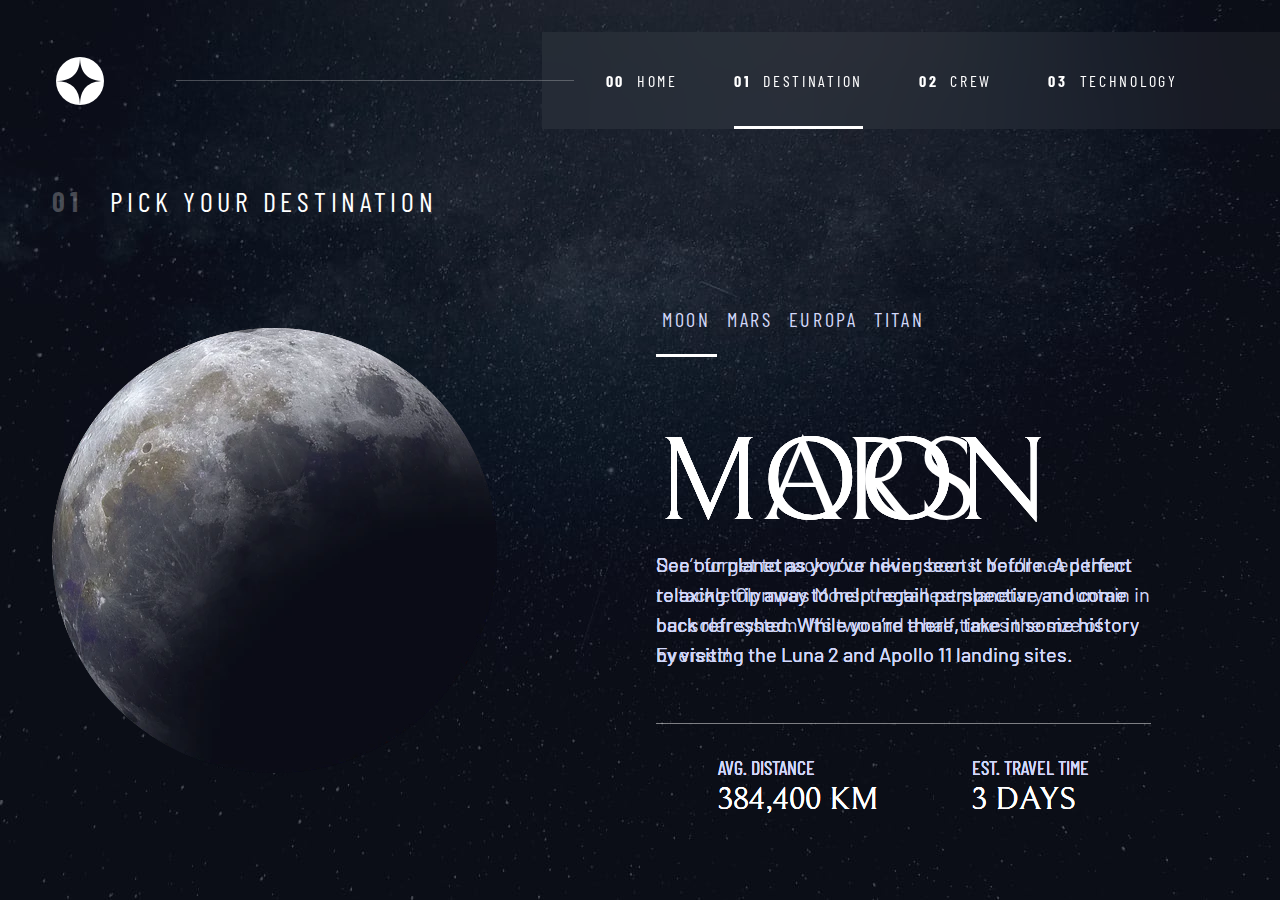
==== destination.html @ a0cc4476 "udp" ====
<!DOCTYPE html>
<html lang="en">

<head>
  <meta charset="UTF-8">
  <meta http-equiv="X-UA-Compatible" content="IE=edge">
  <meta name="viewport" content="width=device-width, initial-scale=1.0">
  <link rel="shortcut icon" href="./assets/favicon-32x32.png" type="image/png">
  
  <link rel="preconnect" href="https://fonts.googleapis.com">
  <link rel="preconnect" href="https://fonts.gstatic.com" crossorigin>
  <link href="https://fonts.googleapis.com/css2?family=Barlow&family=Barlow+Condensed&family=Bellefair&display=swap"
    rel="stylesheet">

  <link rel="stylesheet" href="style.css">
  <title>Space tourism - Destination</title>
</head>

<body class="destination">

  <a href="#main" class="skip-to-content">Skip to content</a>
  
  <header class="primary-header flex">
    <div class="logo">
      <img src="./assets/shared/logo.svg" alt="">
    </div>

    <nav>
      <button id="primary-navigation-toggle" class="primary-navigation-toggle" aria-expanded="false">
        <span></span>
      </button>

      <ul id="primary-navigation" class="primary-navigation underline-indicators flex" data-visible="false">
        <li>
          <a href="index.html" class="fs-300 ff-sans-cond text-white uppercase letter-spacing-2"><span aria-hidden="true">00</span>Home</a>
        </li>
        <li class="active">
          <a href="destination.html" class="fs-300 ff-sans-cond text-white uppercase letter-spacing-2"><span aria-hidden="true">01</span>Destination</a>
        </li>
        <li>
          <a href="crew.html" class="fs-300 ff-sans-cond text-white uppercase letter-spacing-2"><span aria-hidden="true">02</span>Crew</a>
        </li>
        <li>
          <a href="technology.html" class="fs-300 ff-sans-cond text-white uppercase letter-spacing-2"><span aria-hidden="true">03</span>Technology</a>
        </li>
      </ul>
    </nav>
  </header>

  <main id="main" class="grid-container grid-container--destination flow">
    

    <h1 class="destination__header numbered-title"><span aria-hidden="true">01</span>Pick your destination</h1>
    
    <div class="destination__tab underline-indicators">
      <button aria-selected="true" class="ff-sans-cond text-accent uppercase letter-spacing-2">Moon</button>
      <button aria-selected="false" class="ff-sans-cond text-accent uppercase letter-spacing-2">Mars</button>
      <button aria-selected="false" class="ff-sans-cond text-accent uppercase letter-spacing-2">Europa</button>
      <button aria-selected="false" class="ff-sans-cond text-accent uppercase letter-spacing-2">Titan</button>
    </div>
    
    <picture style="display: none;" class="destination__image">
      <source srcset="./assets/destination/image-moon.webp" type="image/webp">
      <img src="./assets/destination/image-moon.png" alt="the moon">
    </picture>

    <article class="destination__content">
      <header>
        <h2 class="fs-900 ff-serif uppercase">Moon</h2>
      </header>

      <p class="fs-400 ff-sans-normal text-accent">See our planet as you’ve never seen it before. A perfect relaxing trip away to help regain perspective and come back refreshed. While you’re there, take in some history by visiting the Luna 2 and Apollo 11 landing sites.</p>
     
      <div class="destination__meta flex uppercase">
        <div>
          <h3 class="fs-400 ff-sans-cond text-accent">Avg. distance</h3>
          <P class="fs-600 ff-serif">384,400 km</P>
        </div>

        <div>
          <h3 class="fs-400 ff-sans-cond text-accent">Est. travel time</h3>
          <P class="fs-600 ff-serif">3 days</P>
        </div>
      </div>
    </article>

    <picture class="destination__image">
      <source srcset="./assets/destination/image-mars.webp" type="image/webp">
      <img src="./assets/destination/image-mars.png" alt="the moon">
    </picture>

    <article class="destination__content">
      <header>
        <h2 class="fs-900 ff-serif uppercase">Mars</h2>
      </header>

      <p class="fs-400 ff-sans-normal text-accent">Don’t forget to pack your hiking boots. You’ll need them to tackle Olympus Mons, the tallest planetary mountain in our solar system. It’s two and a half times the size of Everest!</p>
     
      <div class="destination__meta flex uppercase">
        <div>
          <h3 class="fs-400 ff-sans-cond text-accent">Avg. distance</h3>
          <P class="fs-600 ff-serif">384,400 km</P>
        </div>

        <div>
          <h3 class="fs-400 ff-sans-cond text-accent">Est. travel time</h3>
          <P class="fs-600 ff-serif">3 days</P>
        </div>
      </div>
    </article>

    <picture class="destination__image">
      <source srcset="./assets/destination/image-moon.webp" type="image/webp">
      <img src="./assets/destination/image-moon.png" alt="the moon">
    </picture>

    <article class="destination__content">
      <header>
        <h2 class="fs-900 ff-serif uppercase">Moon</h2>
      </header>

      <p class="fs-400 ff-sans-normal text-accent">See our planet as you’ve never seen it before. A perfect relaxing trip away to help regain perspective and come back refreshed. While you’re there, take in some history by visiting the Luna 2 and Apollo 11 landing sites.</p>
     
      <div class="destination__meta flex uppercase">
        <div>
          <h3 class="fs-400 ff-sans-cond text-accent">Avg. distance</h3>
          <P class="fs-600 ff-serif">384,400 km</P>
        </div>

        <div>
          <h3 class="fs-400 ff-sans-cond text-accent">Est. travel time</h3>
          <P class="fs-600 ff-serif">3 days</P>
        </div>
      </div>
    </article>

    <picture class="destination__image">
      <source srcset="./assets/destination/image-moon.webp" type="image/webp">
      <img src="./assets/destination/image-moon.png" alt="the moon">
    </picture>

    <article class="destination__content">
      <header>
        <h2 class="fs-900 ff-serif uppercase">Moon</h2>
      </header>

      <p class="fs-400 ff-sans-normal text-accent">See our planet as you’ve never seen it before. A perfect relaxing trip away to help regain perspective and come back refreshed. While you’re there, take in some history by visiting the Luna 2 and Apollo 11 landing sites.</p>
     
      <div class="destination__meta flex uppercase">
        <div>
          <h3 class="fs-400 ff-sans-cond text-accent">Avg. distance</h3>
          <P class="fs-600 ff-serif">384,400 km</P>
        </div>

        <div>
          <h3 class="fs-400 ff-sans-cond text-accent">Est. travel time</h3>
          <P class="fs-600 ff-serif">3 days</P>
        </div>
      </div>
    </article>

  </main>
  
  <script src="index.js"></script>
</body>

</html>
---- style.css ----
/*-----------------------------------------*/
/*                                         */
/*              RESET STYLE                */
/*                                         */
/*-----------------------------------------*/

/* Box sizing rules */
*,
*::before,
*::after {
  box-sizing: border-box;
}

/* Remove default margin */
body,
h1,
h2,
h3,
h4,
p,
figure,
blockquote,
dl,
dd {
  margin: 0;
}

h1,
h2,
h3,
h4,
p {
  font-weight: 400;
}

/* Set core body defaults */
body {
  min-height: 100vh;
  display: grid;
  grid-template-rows: min-content 1fr;
  text-rendering: optimizeSpeed;
  font-family: var(--ff-sans-normal);
  font-size: var(--fs-400);
  line-height: 1.5;
  color: hsl(var(--clr-white));
  background-color: hsl(var(--clr-dark));
  overflow-x: hidden;
}


/* Make images easier to work with */
img,
picture {
  max-width: 100%;
  display: block;
}

/* Inherit fonts for inputs and buttons */
input,
button,
textarea,
select {
  font: inherit;
}

/* Remove all animations, transitions for people that prefer not to see them */
@media (prefers-reduced-motion: reduce) {  
  *,
  *::before,
  *::after {
    animation-duration: 0.01ms !important;
    animation-iteration-count: 1 !important;
    transition-duration: 0.01ms !important;
    scroll-behavior: auto !important;
  }
}

/*-----------------------------------------*/
/*                                         */
/*               CUSTOM PROP               */
/*                                         */
/*-----------------------------------------*/

:root {
  --clr-dark: 230 35% 7%;
  --clr-light: 231 77% 90%;
  --clr-white: 0 0% 100%;

  --fs-900: clamp(5rem, 8vw + 1rem,9.375rem);
  --fs-800: 3.5rem;
  --fs-700: 1.5rem;
  --fs-600: 1rem;
  --fs-500: 1.75rem;
  --fs-400: 0.9375rem;
  --fs-300: 1rem;
  --fs-200: 0.875rem;

  --ff-serif: 'Bellefair', serif;
  --ff-sans-cond: 'Barlow Condensed', sans-serif;
  --ff-sans-normal: 'Barlow', sans-serif;
}

/*-----------------------------------------*/
/*                                         */
/*                    UTIL                 */
/*                                         */
/*-----------------------------------------*/

.block {
  display: block;
}

.flex {
  display: flex;
  gap: var(--gap, 1rem);
}

.flow > * + * {
  margin-block-start: var(--flow-space, 1rem);
}
.sr-only {
  position: absolute;
  width: 1px;
  height: 1px;
  margin: -1px;
  border: 0;
  padding: 0;
  white-space: nowrap;
  clip-path: inset(100%);
  clip: rect(0 0 0 0);
  overflow: hidden;
}

.skip-to-content {
  position: absolute;
  left: 50%;
  z-index: 9999;
  padding: 0.5em 1em;
  color: hsl(var(--clr-dark));
  background-color: hsl(var(--clr-white));
  transform: translateY(-100%) translateX(-50%);  
  transition: transform 0.25s ease-in;
}

.skip-to-content:focus {
  transform: translateY(0) translateX(-50%);
}

.bg-transparent {
  background-color: transparent;
}

.bg-dark {
  background-color: hsl(var(--clr-dark));
}

.bg-accent {
  background-color: hsl(var(--clr-light));
  
}

.bg-white {
  background-color: hsl(var(--clr-white));
}

.text-dark {
  color: hsl(var(--clr-dark));
}

.text-accent {
  color: hsl(var(--clr-light));
}

.text-white {
  color: hsl(var(--clr-white));
}

.ff-serif { 
  font-family: var(--ff-serif); 
} 
.ff-sans-cond { 
  font-family: var(--ff-sans-cond); 
} 

.ff-sans-normal { 
  font-family: var(--ff-sans-normal); 
}

.fs-900 {
  font-size: var(--fs-900);
}

.fs-800 {
  font-size: var(--fs-800);
}

.fs-700 {
  font-size: var(--fs-700);
}

.fs-600 {
  font-size: var(--fs-600);
}

.fs-500 {
  font-size: var(--fs-500);
}

.fs-400 {
  font-size: var(--fs-400);
}

.fs-300 {
  font-size: var(--fs-300);
}

.fs-200 {
  font-size: var(--fs-200);
}

.fs-900,
.fs-800,
.fs-700,
.fs-600 {
  line-height: 1.1;
}

.letter-spacing-1 {
  letter-spacing: 4.75px;
}

.letter-spacing-2 {
  letter-spacing: 2.7px;
}

.letter-spacing-3 {
  letter-spacing: 2.35px;
}

.uppercase {
  text-transform: uppercase;
}

/*-----------------------------------------*/
/*                                         */
/*                GRID                     */
/*                                         */
/*-----------------------------------------*/

.grid-container {
  --flow-space: 1.5rem;
  display: grid;
  grid-template-columns: 1em 1fr 1em;
  place-items: center;
  padding-block-end: 4rem;
  text-align: center;
}

.grid-container p {
  max-width: 45ch;
}

.grid-container--home {
  grid-template-areas: 
    '. content .'
    '. button .';
}

.grid-container--destination {
  grid-template-areas: 
    '. header .'
    '. image .'
    '. tab .'
    '. content .';
}

.grid-container--crew {
  grid-template-areas: 
    '. header .'
    '. image .'
    '. dot .'
    '. content .';
}

.grid-container--technology {
  grid-template-areas: 
    '. header .'
    'image image image'
    '. number .'
    '. content .';
}

/*-----------------------------------------*/
/*                                         */
/*                COMPONENTS               */
/*                                         */
/*-----------------------------------------*/

.numbered-title {
  grid-area: title;
  font-family: var(--ff-sans-cond);
  font-size: var(--fs-500);
  letter-spacing: 4.72px;
  text-transform: uppercase;
}

.numbered-title span {
  margin-inline-end: 1.75rem;
  font-weight: 700;
  color: hsl(var(--clr-white)/0.25);
}

.underline-indicators > * {
  padding-block: var(--underline-gap, 1em);
  background: transparent;
  border: 0; 
  border-bottom: .2rem solid hsl(var(--clr-white)/0);
}

.underline-indicators > *:hover,
.underline-indicators > *:focus {
  border-color: hsl(var(--clr-white)/0.25);
}

.underline-indicators > .active,
.underline-indicators > [aria-selected="true"] {
  border-color: hsl(var(--clr-white)/1);
}

.dot-indicators {
  --gap: 1.5rem;
}

.dot-indicators > * {
  padding: 0.5em;
  aspect-ratio: 1;
  background-color: hsl(var(--clr-white)/0.25);
  border: 0;
  border-radius: 50%;
  cursor: pointer;
}

.dot-indicators > *:hover,
.dot-indicators > *:focus {
  background-color: hsl(var(--clr-white)/0.5);
}

.dot-indicators > [aria-selected="true"] {
  background-color: hsl(var(--clr-white)/1);
}

.number-indicators {
  --gap: 2rem;
}

.number-indicators > * {
  padding: 0;
  width: 5rem;
  aspect-ratio: 1;
  font-size: 1.5rem;
  color: hsl(var(--clr-white));
  background-color: transparent;
  border: 1px solid hsl(var(--clr-white)/0.5);
  border-radius: 50%;
  cursor: pointer;
}

.number-indicators > *:hover,
.number-indicators > *:focus {
  border-color: hsl(var(--clr-white)/1);
}

.number-indicators > [aria-selected="true"] {
  color: hsl(var(--clr-dark));
  background-color: hsl(var(--clr-white)/1);
}

.logo {
  margin: 1.5rem clamp(1.5rem, 5vw, 3.5rem);
  width: 3rem;
  aspect-ratio: 1;
}

.primary-navigation {
  --gap: clamp(1.5rem, 5vw, 3.5rem);
  --underline-gap: 2rem;
  padding: 0;
  margin: 0;
  list-style: none;
  background: hsl( var(--clr-white) / 0.05);
  backdrop-filter: blur(1.5rem);
}

.primary-navigation a  {
  text-decoration: none;
}

.primary-navigation a > span {
  margin-inline-end: 0.75rem;
  font-weight: 700;
}

.primary-navigation-toggle {
  display: none;
}

.large-button {
  position: relative;
  display: inline-grid;
  place-items: center;
  padding-inline: 2em;
  aspect-ratio: 1;
  font-size: 2rem;
  text-decoration: none;
  border-radius: 50%;
}

.large-button::after {
  content: "";
  position: absolute;
  z-index: -1;
  width: 100%;
  height: 100%;
  background-color: hsl(var(--clr-white)/0.15);
  border-radius: 50%;
  opacity: 0;
  transition: opacity 0.5s linear, transform 0.5s ease-in-out;
}

.large-button:hover::after,
.large-button:focus::after {
  opacity: 1;
  transform: scale(1.5);
}

.primary-header {
  justify-content: space-between;
  align-items: center;
}

/*-----------------------------------------*/
/*                                         */
/*              PAGE LAYOUT                */
/*                                         */
/*-----------------------------------------*/

body {
  background-repeat: no-repeat;
  background-size: cover;
}

.home {
  background-image: url('./assets/home/background-home-mobile.jpg');
  background-position: center bottom;
}

.home__content {
  grid-area: content;
}

.home__button {
  grid-area: button;
}

.destination {
  background-image: url(./assets/destination/background-destination-mobile.jpg);
  background-position: center center;
}

.destination__tab {
  grid-area: tab;
}

.destination__header {
  grid-area: header;
}

.destination__image {
  grid-area: image;
}

.destination__content {
  grid-area: content;
}

.destination__meta {
  padding-block-start: 1.75rem;
  margin-block-start: 3.375rem;
  flex-direction: column;
  border-top: 1px solid hsl(var(--clr-white)/0.15);
}


.crew {
  background-image: url('./assets/crew/background-crew-mobile.jpg');
  background-position: center top;
}

.crew__dot {
  grid-area: dot;
}

.crew__header {
  grid-area: header;
}

.crew__image {
  grid-area: image;
  border-bottom: 1px solid hsl(var(--clr-white)/0.1);
}

.crew__content {
  grid-area: content;
}

.crew__content {
  --flow-space: 0.75rem;
  align-self: end;
}

.crew__content-title h2 {
  color: hsl(var(--clr-white)/0.5);
}

.technology {
  background-image: url('./assets/technology/background-technology-mobile.jpg');
  background-position: center top;
}

.technology__number {
  grid-area: number;
}

.technology__header {
  grid-area: header;
}

.technology__image {
  grid-area: image;
}

.technology__content {
  grid-area: content;
}

.technology__content-title {
  --flow-space: 0.75rem;
}

/*-----------------------------------------*/
/*                                         */
/*                 MEDIA                   */
/*                                         */
/*-----------------------------------------*/

@media (max-width: 35em) {
  /*-----------------------------------------*/
  /*                                         */
  /*                    UTIL                 */
  /*                                         */
  /*-----------------------------------------*/
  /*-----------------------------------------*/
  /*                                         */
  /*                GRID                     */
  /*                                         */
  /*-----------------------------------------*/
  /*-----------------------------------------*/
  /*                                         */
  /*                COMPONENTS               */
  /*                                         */
  /*-----------------------------------------*/

  .primary-navigation {
    --underline-gap: 0.5rem;
    position: fixed;
    inset: 0 0 0 20%;
    z-index: 100;
    padding: min(20rem, 15vh) 2rem;
    flex-direction: column;
    transform: translateX(100%);
    transition: transform 0.5s ease-in-out;
  }

  .primary-navigation[data-visible="true"] {
    transform: translateX(0);
  }

  .primary-navigation-toggle {
    display: block;
    position: absolute;
    top: 2rem;
    right: 1rem;
    z-index: 200;
    width: 1.5rem;
    aspect-ratio: 1;
    background: transparent;
    background-image: url(./assets/shared/icon-hamburger.svg);
    background-repeat: no-repeat;
    background-position: center;
    border: 0;
  }

  /*-----------------------------------------*/
  /*                                         */
  /*              PAGE LAYOUT                */
  /*                                         */
  /*-----------------------------------------*/

}

@media (min-width: 35em) and (max-width: 44.999em) {
  /*-----------------------------------------*/
  /*                                         */
  /*                    UTIL                 */
  /*                                         */
  /*-----------------------------------------*/
  /*-----------------------------------------*/
  /*                                         */
  /*                GRID                     */
  /*                                         */
  /*-----------------------------------------*/
  /*-----------------------------------------*/
  /*                                         */
  /*                COMPONENTS               */
  /*                                         */
  /*-----------------------------------------*/

  .primary-navigation a > span {
    display: none;
  }

  /*-----------------------------------------*/
  /*                                         */
  /*              PAGE LAYOUT                */
  /*                                         */
  /*-----------------------------------------*/


}

@media (min-width: 35em) {
  :root {
    --fs-800: 5rem;
    --fs-700: 2.5rem;
    --fs-600: 1.5rem;
    --fs-400: 1rem;
  }  
  /*-----------------------------------------*/
  /*                                         */
  /*                    UTIL                 */
  /*                                         */
  /*-----------------------------------------*/
  /*-----------------------------------------*/
  /*                                         */
  /*                GRID                     */
  /*                                         */
  /*-----------------------------------------*/
  
  .grid-container--destination {
    grid-template-areas: 
      '. header .'
      '. image .'
      '. tab .'
      '. content .';
  }
  
  .grid-container--crew {
    grid-template-areas: 
      '. header .'
      '. content .'
      '. dot .'
      '. image .';
  }
  
  .grid-container--technology {
    grid-template-areas: 
      '. header .'
      'image image image'
      '. number .'
      '. content .';
  }

  /*-----------------------------------------*/
  /*                                         */
  /*                COMPONENTS               */
  /*                                         */
  /*-----------------------------------------*/

  .primary-navigation {
    padding-inline: clamp(2rem, 5vw, 7rem) clamp(2rem, 8vw, 10rem);
  }

  /*-----------------------------------------*/
  /*                                         */
  /*              PAGE LAYOUT                */
  /*                                         */
  /*-----------------------------------------*/

  .home {
    background-image: url('./assets/home/background-home-tablet.jpg');
  }

  .destination {
    background-image: url('./assets/destination/background-destination-tablet.jpg');
  }

  .destination__meta {
    --gap: 2rem;
    flex-direction: row;
    justify-content: space-evenly;
  }

  .crew {
    background-image: url('./assets/crew/background-crew-tablet.jpg');
  }

  .technology {
    background-image: url('./assets/technology/background-technology-tablet.jpg');
  }
}

@media (min-width: 45em) {
  :root {
    --fs-800: 6.25rem;
    --fs-700: 3.5rem;
    --fs-600: 2rem;
    --fs-400: 1.25rem;
  }

  /*-----------------------------------------*/
  /*                                         */
  /*                    UTIL                 */
  /*                                         */
  /*-----------------------------------------*/
  /*-----------------------------------------*/
  /*                                         */
  /*                GRID                     */
  /*                                         */
  /*-----------------------------------------*/

  .grid-container {
    column-gap: var(--container-gap, 2rem);
    grid-template-columns: minmax(1em, 1fr) repeat(2, minmax(0, 40rem)) minmax(1em, 1fr);
    justify-items: start;
    text-align: start;
  }

  .grid-container--home {
    grid-template-areas: 
      '. content button.';
  }
  
  .grid-container--destination {
    grid-template-areas: 
      '. header header .'
      '. image tab .'
      '. image content .';
  }
  
  .grid-container--crew {
    grid-template-areas: 
      '. header header .'
      '. content image .'
      '. dot image .';
    padding-block-end: 0;
  }
  
  .grid-container--technology {
    grid-template-areas: 
      '. header header .'
      '. content image image';
  }

  /*-----------------------------------------*/
  /*                                         */
  /*                COMPONENTS               */
  /*                                         */
  /*-----------------------------------------*/
   
  .logo {
    flex-shrink: 0;
  }

  .primary-navigation {
    margin-block: 2rem;
  }

  nav {
    flex-shrink: 1;
    order: 2;
  }

  .primary-header::after {
    content: '';
    position: relative;
    z-index: 100;
    margin-inline-end: -3rem;
    width: 100%;
    height: 1px;
    order: 1;
    background-color: hsl(var(--clr-white)/0.25);
  }

  /*-----------------------------------------*/
  /*                                         */
  /*              PAGE LAYOUT                */
  /*                                         */
  /*-----------------------------------------*/

  .home {
    background-image: url('./assets/home/background-home-desktop.jpg');
  }

  .destination {
    background-image: url('./assets/destination/background-destination-desktop.jpg');
  }

  .crew {
    background-image: url('./assets/crew/background-crew-desktop.jpg');
  }

  .crew__image {
    align-self: end;
  }

  .technology {
    background-image: url('./assets/technology/background-technology-desktop.jpg');
  }
  
  .technology__number {
    grid-column: 2;
    grid-row: 2;
    justify-self: start;
    flex-direction: column;
  }

  .technology__image {
    justify-self: end;
  }

  .technology__content {
    justify-self: end;
  }
}
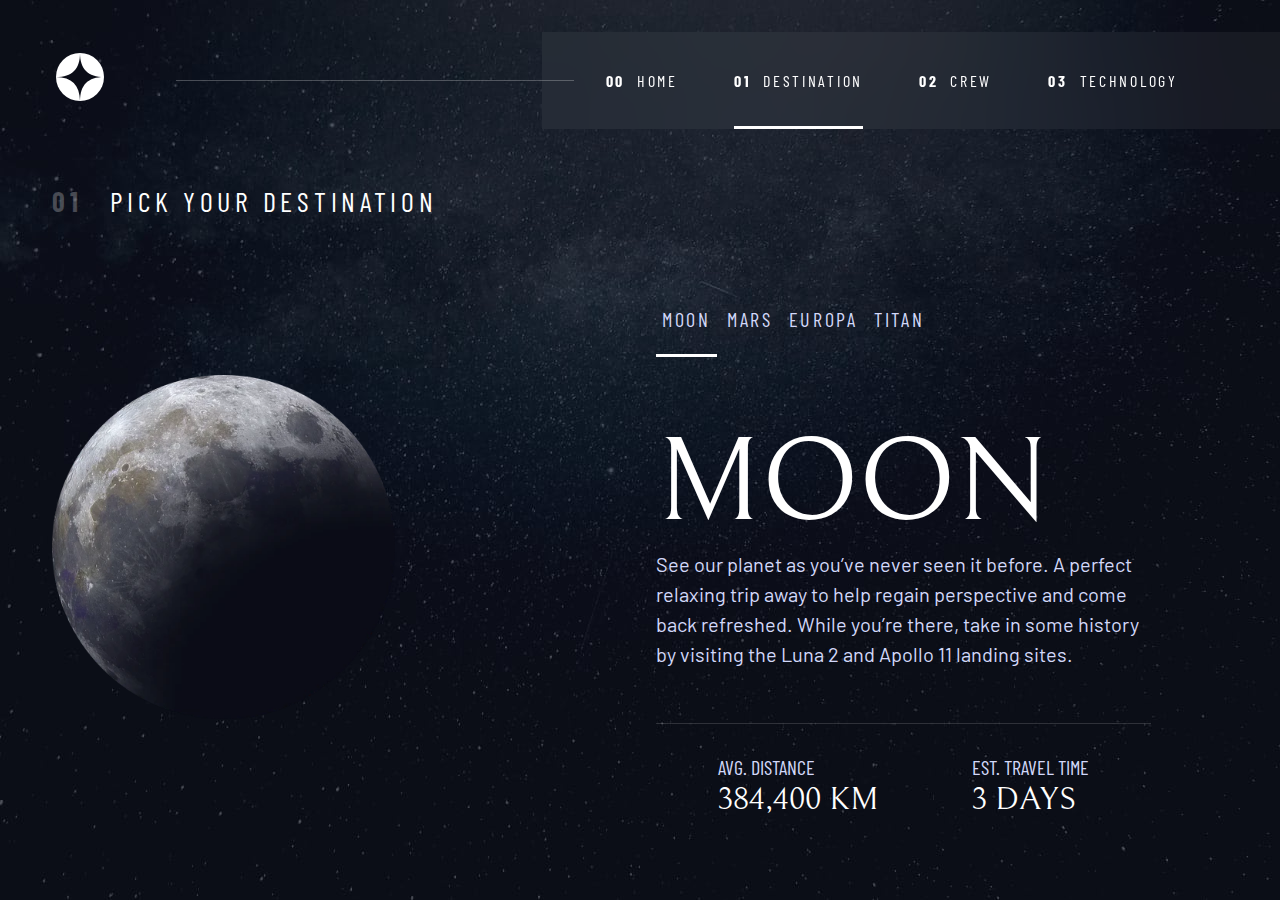
==== commit b16f31a5: "upd" ====
--- a/destination.html
+++ b/destination.html
@@ -50,21 +50,36 @@
   <main id="main" class="grid-container grid-container--destination flow">
     
 
-    <h1 class="destination__header numbered-title"><span aria-hidden="true">01</span>Pick your destination</h1>
+    <h1 class="destination__header numbered-title"><span aria-hidden="true">01</span>pick your destination</h1>
     
-    <div class="destination__tab underline-indicators">
-      <button aria-selected="true" class="ff-sans-cond text-accent uppercase letter-spacing-2">Moon</button>
-      <button aria-selected="false" class="ff-sans-cond text-accent uppercase letter-spacing-2">Mars</button>
-      <button aria-selected="false" class="ff-sans-cond text-accent uppercase letter-spacing-2">Europa</button>
-      <button aria-selected="false" class="ff-sans-cond text-accent uppercase letter-spacing-2">Titan</button>
+    <div class="destination__tab underline-indicators" role="tablist" aria-label="destination list">
+      <button aria-selected="true" class="ff-sans-cond text-accent uppercase letter-spacing-2" role="tab" tabindex="0" aria-controls="moon-tab" data-image="moon-image">Moon</button>
+      <button aria-selected="false" class="ff-sans-cond text-accent uppercase letter-spacing-2" role="tab" tabindex="-1" aria-controls="mars-tab" data-image="mars-image">Mars</button>
+      <button aria-selected="false" class="ff-sans-cond text-accent uppercase letter-spacing-2" role="tab" tabindex="-1" aria-controls="europa-tab" data-image="europa-image">Europa</button>
+      <button aria-selected="false" class="ff-sans-cond text-accent uppercase letter-spacing-2" role="tab" tabindex="-1" aria-controls="titan-tab" data-image="titan-image">Titan</button>
     </div>
     
-    <picture style="display: none;" class="destination__image">
+    <picture class="destination__image" id="moon-image">
       <source srcset="./assets/destination/image-moon.webp" type="image/webp">
       <img src="./assets/destination/image-moon.png" alt="the moon">
     </picture>
 
-    <article class="destination__content">
+    <picture class="destination__image" id="mars-image" hidden>
+      <source srcset="./assets/destination/image-mars.webp" type="image/webp">
+      <img src="./assets/destination/image-mars.png" alt="the planet mars">
+    </picture>
+
+    <picture class="destination__image" id="europa-image" hidden>
+      <source srcset="./assets/destination/image-europa.webp" type="image/webp">
+      <img src="./assets/destination/image-europa.png" alt="the planet europa">
+    </picture>
+
+    <picture class="destination__image" id="titan-image" hidden>
+      <source srcset="./assets/destination/image-titan.webp" type="image/webp">
+      <img src="./assets/destination/image-titan.png" alt="the planet titan">
+    </picture>
+
+    <article class="destination__content" id="moon-tab" role="tabpanel">
       <header>
         <h2 class="fs-900 ff-serif uppercase">Moon</h2>
       </header>
@@ -74,22 +89,17 @@
       <div class="destination__meta flex uppercase">
         <div>
           <h3 class="fs-400 ff-sans-cond text-accent">Avg. distance</h3>
-          <P class="fs-600 ff-serif">384,400 km</P>
+          <p class="fs-600 ff-serif">384,400 km</p>
         </div>
 
         <div>
           <h3 class="fs-400 ff-sans-cond text-accent">Est. travel time</h3>
-          <P class="fs-600 ff-serif">3 days</P>
+          <p class="fs-600 ff-serif">3 days</p>
         </div>
       </div>
     </article>
 
-    <picture class="destination__image">
-      <source srcset="./assets/destination/image-mars.webp" type="image/webp">
-      <img src="./assets/destination/image-mars.png" alt="the moon">
-    </picture>
-
-    <article class="destination__content">
+    <article class="destination__content" id="mars-tab" role="tabpanel" hidden>
       <header>
         <h2 class="fs-900 ff-serif uppercase">Mars</h2>
       </header>
@@ -99,62 +109,52 @@
       <div class="destination__meta flex uppercase">
         <div>
           <h3 class="fs-400 ff-sans-cond text-accent">Avg. distance</h3>
-          <P class="fs-600 ff-serif">384,400 km</P>
+          <p class="fs-600 ff-serif">225 mil. km</p>
         </div>
 
         <div>
           <h3 class="fs-400 ff-sans-cond text-accent">Est. travel time</h3>
-          <P class="fs-600 ff-serif">3 days</P>
+          <p class="fs-600 ff-serif">9 months</p>
         </div>
       </div>
     </article>
 
-    <picture class="destination__image">
-      <source srcset="./assets/destination/image-moon.webp" type="image/webp">
-      <img src="./assets/destination/image-moon.png" alt="the moon">
-    </picture>
-
-    <article class="destination__content">
+    <article class="destination__content" id="europa-tab" role="tabpanel" hidden>
       <header>
-        <h2 class="fs-900 ff-serif uppercase">Moon</h2>
+        <h2 class="fs-900 ff-serif uppercase">Europa</h2>
       </header>
 
-      <p class="fs-400 ff-sans-normal text-accent">See our planet as you’ve never seen it before. A perfect relaxing trip away to help regain perspective and come back refreshed. While you’re there, take in some history by visiting the Luna 2 and Apollo 11 landing sites.</p>
+      <p class="fs-400 ff-sans-normal text-accent">The smallest of the four Galilean moons orbiting Jupiter, Europa is a winter lover’s dream. With an icy surface, it’s perfect for a bit of ice skating, curling, hockey, or simple relaxation in your snug wintery cabin.</p>
      
       <div class="destination__meta flex uppercase">
         <div>
           <h3 class="fs-400 ff-sans-cond text-accent">Avg. distance</h3>
-          <P class="fs-600 ff-serif">384,400 km</P>
+          <p class="fs-600 ff-serif">628 mil. km</p>
         </div>
 
         <div>
           <h3 class="fs-400 ff-sans-cond text-accent">Est. travel time</h3>
-          <P class="fs-600 ff-serif">3 days</P>
+          <p class="fs-600 ff-serif">3 years</p>
         </div>
       </div>
     </article>
 
-    <picture class="destination__image">
-      <source srcset="./assets/destination/image-moon.webp" type="image/webp">
-      <img src="./assets/destination/image-moon.png" alt="the moon">
-    </picture>
-
-    <article class="destination__content">
+    <article class="destination__content" id="titan-tab" role="tabpanel" hidden>
       <header>
-        <h2 class="fs-900 ff-serif uppercase">Moon</h2>
+        <h2 class="fs-900 ff-serif uppercase">Titan</h2>
       </header>
 
-      <p class="fs-400 ff-sans-normal text-accent">See our planet as you’ve never seen it before. A perfect relaxing trip away to help regain perspective and come back refreshed. While you’re there, take in some history by visiting the Luna 2 and Apollo 11 landing sites.</p>
+      <p class="fs-400 ff-sans-normal text-accent">The only moon known to have a dense atmosphere other than Earth, Titan is a home away from home (just a few hundred degrees colder!). As a bonus, you get striking views of the Rings of Saturn.</p>
      
       <div class="destination__meta flex uppercase">
         <div>
           <h3 class="fs-400 ff-sans-cond text-accent">Avg. distance</h3>
-          <P class="fs-600 ff-serif">384,400 km</P>
+          <p class="fs-600 ff-serif">1.6 bil. km</p>
         </div>
 
         <div>
           <h3 class="fs-400 ff-sans-cond text-accent">Est. travel time</h3>
-          <P class="fs-600 ff-serif">3 days</P>
+          <p class="fs-600 ff-serif">7 years</p>
         </div>
       </div>
     </article>
--- a/style.css
+++ b/style.css
@@ -52,7 +52,6 @@
 img,
 picture {
   max-width: 100%;
-  display: block;
 }
 
 /* Inherit fonts for inputs and buttons */
@@ -477,6 +476,8 @@
 
 .destination__image {
   grid-area: image;
+  max-width: 60%;
+  align-self: center;
 }
 
 .destination__content {
